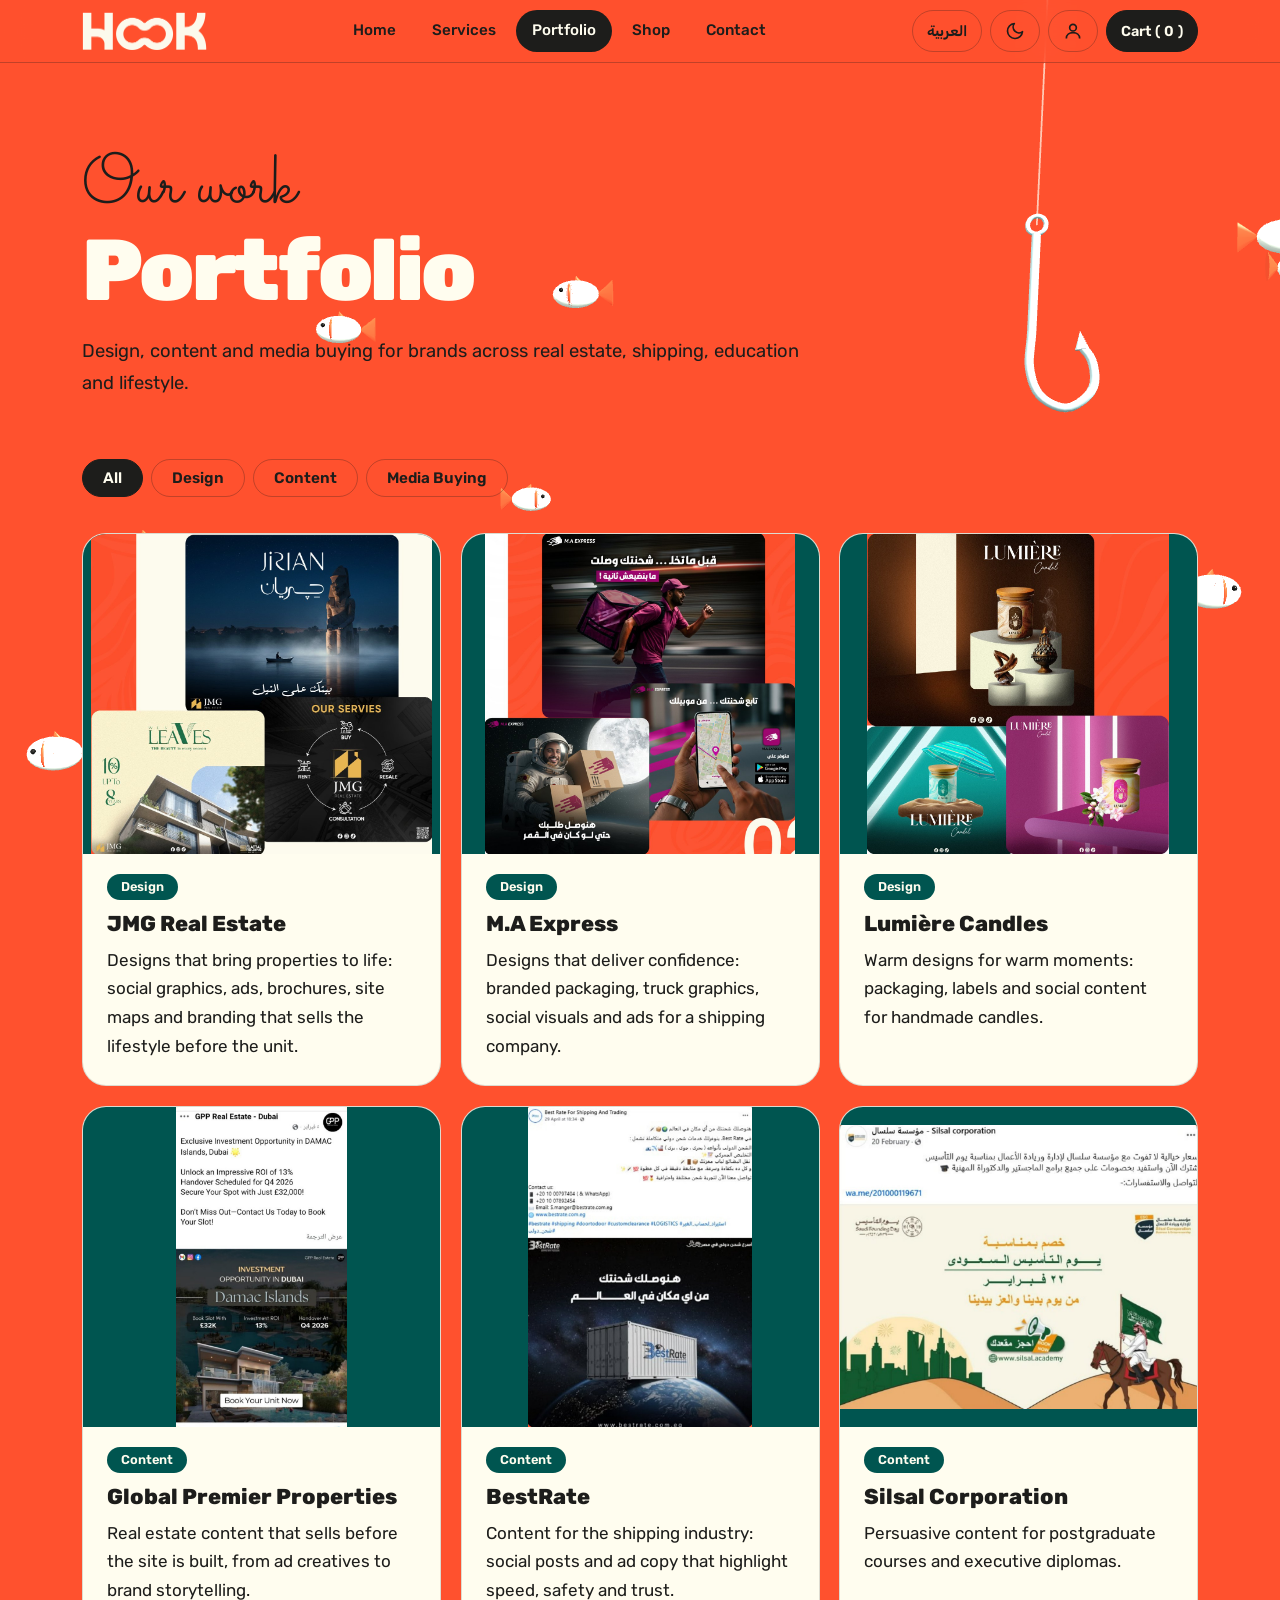
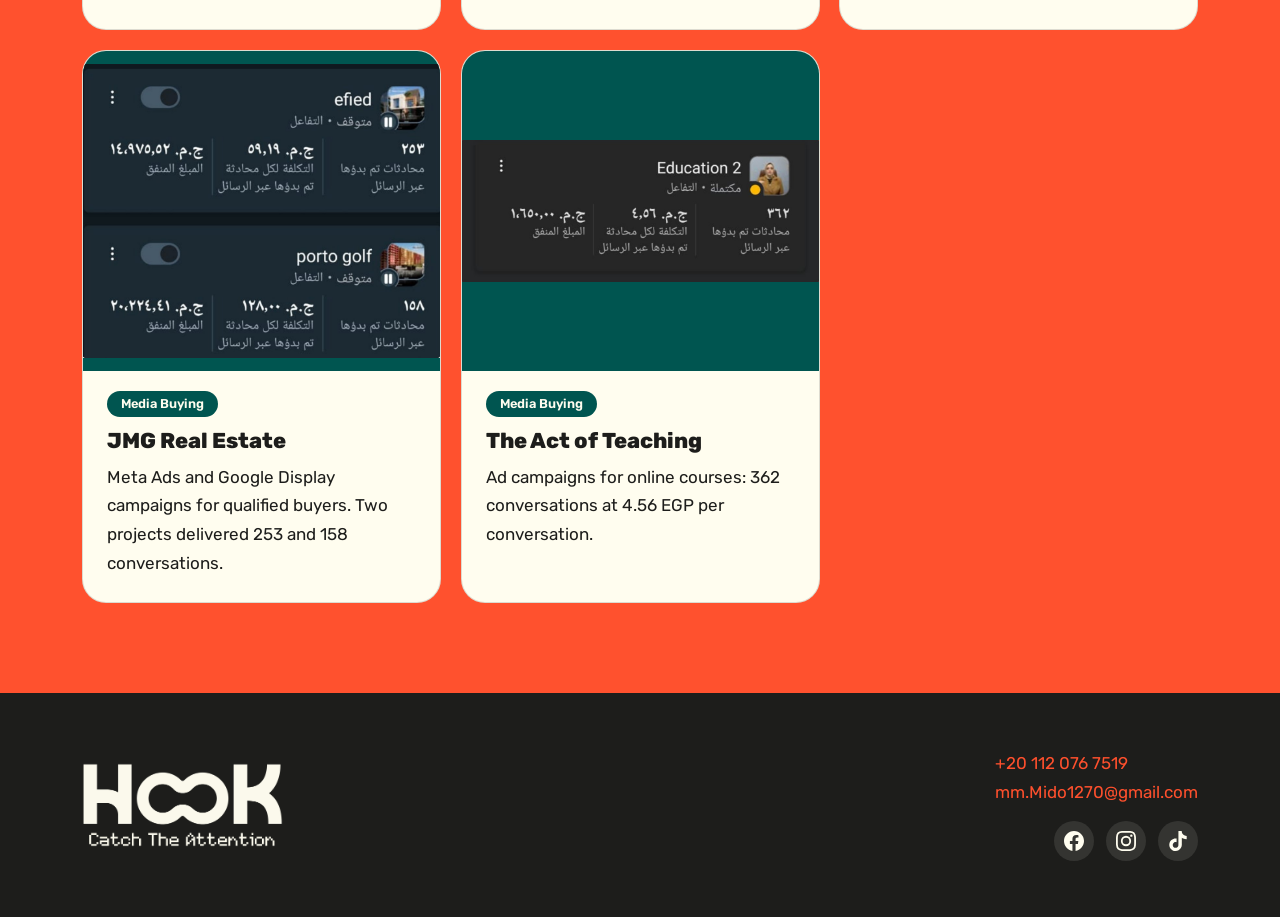
==== portfolio.html @ 925f147a "Add files via upload" ====
<!DOCTYPE html>
<html lang="en" dir="ltr"><head><meta charset="utf-8"><meta name="viewport" content="width=device-width,initial-scale=1">
<title>Portfolio | Hook</title>
<link rel="stylesheet" href="style.css"></head><body>
<main>
<section class="phero"><div class="wrap"><span class="script" data-ar="شغلنا">Our work</span><h1 data-ar="أعمالنا">Portfolio</h1>
<p data-ar="تصميم ومحتوى وشراء إعلانات لبراندات في العقارات والشحن والتعليم واللايف ستايل.">Design, content and media buying for brands across real estate, shipping, education and lifestyle.</p></div></section>
<section style="padding-top:20px"><div class="wrap">
<div class="tabs" id="tabs" role="group" aria-label="Filter"></div>
<div class="grid" id="work"></div>
</div></section>
</main><script src="config.js"></script><script src="seed.js"></script><script src="app.js"></script>
<script>
const CATS=[['all','All','الكل'],['Design','Design','تصميم'],['Content','Content','محتوى'],['Media Buying','Media Buying','شراء إعلانات']];
let cf='all';
const vio=new IntersectionObserver(es=>es.forEach(e=>{if(e.isIntersecting){vio.unobserve(e.target);trackView(e.target.dataset.id)}}),{threshold:.6});
onContent(()=>{
  $('tabs').innerHTML=CATS.map(c=>'<button data-f="'+c[0]+'" aria-pressed="'+(c[0]==cf)+'">'+t(c[1],c[2])+'</button>').join('');
  const cn=k=>t(k,(CATS.find(c=>c[0]==k)||[])[2]||k);
  $('work').innerHTML=DB.work.filter(w=>cf=='all'||w.cat==cf).map(w=>'<article class="card work" data-k="work" data-id="'+esc(w.id)+'"><a data-view="'+esc(w.id)+'"'+(w.video?' data-video="'+esc(w.video)+'"':'')+' href="'+esc(w.img)+'" target="_blank" rel="noopener" aria-label="'+esc(L(w.name))+'"><img src="'+esc(w.img)+'" alt="'+esc(L(w.name))+'" loading="lazy">'+(w.video?'<span class="play">▶</span>':'')+'</a><span class="tag">'+esc(cn(w.cat))+'</span><h3>'+esc(L(w.name))+'</h3><p>'+esc(L(w.desc))+'</p></article>').join('');
  document.querySelectorAll('#work .card').forEach(c=>vio.observe(c));
});
$('tabs').onclick=e=>{const b=e.target.closest('button');if(b){cf=b.dataset.f;runHooks()}};
</script></body></html>
---- style.css ----
:root{--o:#fe502d;--g:#005550;--c:#fffdef;--k:#1d1d1b;--r:24px;
--bg:#ff512e;--h:#fffdef;--fg:#1d1d1b;--card:#fffdef;--cfg:#1d1d1b;--acc:#1d1d1b;--accfg:#fffdef;--line:#1d1d1b45;--cline:#1d1d1b26}
[data-theme=dark]{--bg:#005550;--fg:#fffdef;--card:#0a3f3b;--cfg:#fffdef;--acc:#fe502d;--line:#fffdef45;--cline:#fffdef26}
body.deep{--fg:#fffdef;--acc:#fe502d;--line:#fffdef45}
*{box-sizing:border-box;margin:0}
html{scroll-behavior:smooth;background:var(--bg)}
body{font-family:'Rubik',system-ui,sans-serif;background:transparent;color:var(--fg);line-height:1.7;font-size:17px;transition:color .5s;overflow-x:hidden}
a{color:inherit}img{max-width:100%}
:focus-visible{outline:3px solid var(--o);outline-offset:3px}
#sea{position:fixed;inset:0;width:100%;height:100%;z-index:0;pointer-events:none}
main,footer{position:relative;z-index:1}
.wrap{max-width:1160px;margin:auto;padding:0 22px}
.script{font-family:'Sacramento',cursive;font-size:clamp(2.6rem,6vw,4.4rem);line-height:1;color:var(--acc);display:block;transition:color .5s}
[lang=ar] .script{font-family:'Aref Ruqaa',serif;font-weight:700;font-size:clamp(2rem,5vw,3.2rem)}
.pix{font-family:'Silkscreen',monospace}
h1,h2,h3{line-height:1.1;font-weight:800}
h1,h2{color:var(--h)}
[lang=ar] h1,[lang=ar] h2,[lang=ar] h3{line-height:1.35}
h1{font-size:clamp(2.6rem,7vw,5.4rem);font-weight:900;letter-spacing:-.03em}
h2{font-size:clamp(1.9rem,4.5vw,3.2rem);letter-spacing:-.02em}
[lang=ar] h1,[lang=ar] h2{letter-spacing:0}
p{max-width:62ch}
#bar{position:fixed;top:0;inset-inline:0;height:4px;background:var(--c);transform-origin:left;transform:scaleX(0);z-index:30}
[dir=rtl] #bar{transform-origin:right}
header{position:sticky;top:0;z-index:20;background:color-mix(in srgb,var(--bg) 72%,transparent);backdrop-filter:blur(14px);border-bottom:1px solid var(--line)}
nav{display:flex;align-items:center;gap:14px;padding:10px 22px;max-width:1160px;margin:auto}
.logo img{display:block;height:38px;width:auto;transition:transform .3s}
.logo:hover img{transform:scale(1.07) rotate(-2deg)}
nav ul{display:flex;gap:4px;list-style:none;padding:0;margin-inline:auto}
nav ul a{display:block;padding:8px 16px;border-radius:99px;text-decoration:none;font-weight:500;font-size:.95rem;transition:background .2s,color .2s}
nav ul a:hover{background:color-mix(in srgb,var(--fg) 12%,transparent)}
nav ul a[aria-current]{background:var(--acc);color:var(--accfg)}
.tools{display:flex;gap:8px;align-items:center}
.ibtn{height:42px;min-width:42px;padding:0 14px;border-radius:99px;border:1.5px solid var(--line);background:transparent;color:var(--fg);font:600 .9rem 'Rubik',system-ui,sans-serif;cursor:pointer;display:flex;align-items:center;justify-content:center;gap:4px;white-space:nowrap;text-decoration:none;transition:.25s}
.ibtn:hover{border-color:var(--fg);transform:translateY(-2px)}
.ibtn svg{width:20px;height:20px;fill:none;stroke:currentColor;stroke-width:2;stroke-linejoin:round;transition:transform .5s}
#theme[aria-pressed=true]{background:var(--acc);border-color:var(--acc);color:var(--accfg)}
#theme[aria-pressed=true] svg{fill:currentColor;transform:rotate(-25deg) scale(1.1)}
.cartbtn{background:var(--acc);color:var(--accfg);border-color:var(--acc)}
.btn{display:inline-block;background:var(--acc);color:var(--accfg);padding:15px 30px;border-radius:99px;text-decoration:none;font:600 1rem 'Rubik',system-ui,sans-serif;border:0;cursor:pointer;transition:background .25s,color .25s}
.btn:hover{background:var(--fg);color:var(--bg)}
.btn.ghost{background:transparent;color:var(--fg);box-shadow:inset 0 0 0 2px var(--fg)}
.btn.ghost:hover{background:var(--fg);color:var(--bg)}
.panel{background:var(--card);color:var(--cfg);border-radius:36px;padding:clamp(28px,6vw,64px);text-align:center}
.panel h2{color:var(--cfg)}
.panel .btn,.card .btn{background:var(--o);color:var(--c)}
.panel .btn:hover,.card .btn:hover{background:var(--cfg);color:var(--card)}
section{padding:90px 0}
.hero{min-height:calc(100vh - 62px);display:grid;align-items:center;padding:50px 0}
.hero .wrap{display:grid;gap:30px;grid-template-columns:1.25fr .75fr;align-items:center}
.hero p.lead{font-size:1.2rem;margin:24px 0 34px}
.hero .pix{color:var(--h);font-size:1.05rem;display:block;margin-bottom:16px;min-height:1.6em}
.btns{display:flex;gap:14px;flex-wrap:wrap;align-items:center}
.mq-wrap{overflow:hidden;background:var(--k);color:var(--c);padding:18px 0;border-block:2px solid var(--o);transform:rotate(-1.2deg);margin:20px -10px}
.mq{display:flex;gap:40px;width:max-content;animation:mq 32s linear infinite;font-family:'Silkscreen','Rubik',sans-serif;font-size:1.25rem;align-items:center}
.mq span:nth-child(even){color:var(--o)}
@keyframes mq{to{transform:translateX(-50%)}}
@keyframes mqr{to{transform:translateX(50%)}}
[dir=rtl] .mq{animation-name:mqr}
.phero{padding:90px 0 40px}
.phero p{margin-top:18px;font-size:1.15rem}
.grid{display:grid;gap:20px;grid-template-columns:repeat(auto-fit,minmax(270px,1fr));margin-top:36px}
.card{position:relative;background:var(--card);color:var(--cfg);border:1.5px solid var(--cline);border-radius:var(--r);padding:30px;transition:box-shadow .3s,border-color .3s,transform .15s;transform:perspective(800px) rotateX(var(--rx,0deg)) rotateY(var(--ry,0deg))}
.card:hover{border-color:var(--o);box-shadow:0 18px 40px -18px #000a}
.card h3{margin-bottom:10px;font-size:1.35rem}
.card.o{background:var(--o);color:var(--c);border-color:var(--o)}
.card.g{background:var(--g);color:var(--c);border-color:var(--g)}
.card .ic{width:46px;height:46px;border-radius:14px;background:var(--o);color:var(--c);display:grid;place-items:center;font-weight:800;margin-bottom:18px;transition:transform .4s}
.card:hover .ic{transform:rotate(-12deg) scale(1.12)}
.tag{display:inline-block;background:var(--g);color:var(--c);border-radius:99px;padding:2px 14px;font-size:.8rem;font-weight:600;margin-bottom:12px}
.split{display:grid;gap:40px;grid-template-columns:repeat(auto-fit,minmax(300px,1fr));align-items:center}
.stat b{display:block;font-size:3.6rem;line-height:1.1;color:var(--o);font-weight:900}
.slider{margin-top:34px}
.track{display:flex;gap:20px;overflow-x:auto;scroll-snap-type:x mandatory;scrollbar-width:none;scroll-behavior:smooth;padding:8px 4px}
.track::-webkit-scrollbar{display:none}
.slide{position:relative;flex:0 0 min(520px,86%);scroll-snap-align:start;border-radius:var(--r);overflow:hidden;background:var(--card);color:var(--cfg);border:1.5px solid var(--cline)}
.slide .im{background:var(--g);height:360px;display:block;overflow:hidden;line-height:0}
.slide .im img{width:100%;height:100%;object-fit:contain;transition:transform .6s}
.slide:hover .im img{transform:scale(1.06)}
.slide .cap{padding:18px 24px 24px}
.slide h3{font-size:1.2rem}.slide p{font-size:.95rem;margin-top:6px}
.ctl{display:flex;align-items:center;gap:10px;margin-top:22px}
.dots{display:flex;gap:8px;margin-inline:auto;flex-wrap:wrap}
.dots button{width:10px;height:10px;border-radius:99px;border:0;background:var(--line);cursor:pointer;transition:width .3s,background .3s;padding:0}
.dots button.on{width:32px;background:var(--acc)}
.cbtn{width:46px;height:46px;border-radius:50%;border:1.5px solid var(--line);background:var(--card);color:var(--cfg);cursor:pointer;display:grid;place-items:center;transition:.25s;flex:none;font-size:.9rem}
.cbtn:hover{background:var(--o);border-color:var(--o);color:var(--c);transform:scale(1.1)}
.cbtn svg{width:20px;height:20px;fill:none;stroke:currentColor;stroke-width:2.4;stroke-linecap:round;stroke-linejoin:round}
[dir=rtl] .cbtn.d svg{transform:scaleX(-1)}
.lg{display:flex;align-items:center;gap:10px;margin-top:32px}
.lg .track{flex:1}
.logo-card{position:relative;flex:0 0 190px;aspect-ratio:1/1;scroll-snap-align:start;background:#fdfbee;border-radius:var(--r);padding:18px;transition:transform .3s,box-shadow .3s}
.logo-card:hover{transform:translateY(-8px) rotate(-1.5deg);box-shadow:0 18px 30px -16px #000a}
.logo-card .lw{position:relative;width:100%;height:100%}
.logo-card img{position:absolute;inset:0;width:100%;height:100%;object-fit:contain}
.imgfail{display:grid;place-items:center;text-align:center;line-height:1.4;font-weight:700;padding:12px;min-height:200px;width:100%;height:100%;color:var(--c)}
.logo-card .imgfail{color:var(--k);min-height:0;font-size:.9rem;position:absolute;inset:0}
.tabs{display:flex;gap:8px;flex-wrap:wrap}
.tabs button{border:1.5px solid var(--line);background:transparent;color:var(--fg);border-radius:99px;padding:9px 20px;font:600 .95rem 'Rubik',system-ui,sans-serif;cursor:pointer;transition:.25s}
.tabs button:hover{border-color:var(--fg)}
.tabs button[aria-pressed=true]{background:var(--acc);border-color:var(--acc);color:var(--accfg)}
.card.work{padding:0;overflow:hidden;display:flex;flex-direction:column}
.card.work a{display:block;background:var(--g);line-height:0;overflow:hidden}
.card.work img{width:100%;height:320px;object-fit:contain;transition:transform .6s}
.card.work:hover img{transform:scale(1.06)}
.card.work .tag,.card.work h3,.card.work p{margin-inline:24px}
.card.work .tag{margin-top:20px;align-self:flex-start}
.card.work p{margin-bottom:24px}
#work.grid{grid-template-columns:repeat(auto-fit,minmax(320px,1fr))}
.price{font-size:1.7rem;font-weight:800;margin:14px 0}
.price small{font-size:.9rem;font-weight:400;opacity:.8}
ul.tick{padding:0;list-style:none;margin:10px 0}
ul.tick li:before{content:"✓ ";color:var(--o);font-weight:900}
#cart{position:fixed;top:0;inset-inline-end:0;height:100%;width:min(400px,100%);background:var(--card);color:var(--cfg);border-inline-start:2px solid var(--o);padding:24px;transform:translateX(105%);transition:transform .35s cubic-bezier(.2,.7,.2,1);z-index:40;overflow:auto}
#cart h2{color:var(--cfg);font-size:1.8rem}
[dir=rtl] #cart{transform:translateX(-105%)}
#cart.open{transform:none}
#cart li{display:flex;justify-content:space-between;gap:10px;padding:10px 0;border-bottom:1px solid var(--cline);list-style:none}
#cart ul{padding:0}
#cart .x{background:none;border:0;font-size:1.5rem;cursor:pointer;color:var(--cfg)}
form{display:grid;gap:14px;max-width:560px}
input,textarea,select{font:inherit;padding:13px 18px;border:1.5px solid var(--cline);border-radius:16px;background:var(--card);color:var(--cfg);width:100%}
input:focus,textarea:focus,select:focus{border-color:var(--o);outline:0}
label{font-weight:600;display:grid;gap:6px}
footer{background:var(--k);color:var(--c);padding:56px 0}
footer .wrap{display:flex;justify-content:space-between;gap:24px;flex-wrap:wrap;align-items:center}
footer a{color:var(--o);text-decoration:none}
.flogo{height:84px;width:auto}
.reveal{opacity:0;transform:translateY(46px) scale(.97);transition:opacity .8s cubic-bezier(.2,.7,.2,1) var(--d,0s),transform .8s cubic-bezier(.2,.7,.2,1) var(--d,0s)}
.reveal.in{opacity:1;transform:none}
.w{display:inline-block;overflow:hidden;vertical-align:bottom;padding-bottom:.14em;margin-bottom:-.14em}
.w>span{display:inline-block;transform:translateY(118%) rotate(4deg);animation:up .9s cubic-bezier(.2,.8,.2,1) forwards;animation-delay:calc(var(--i)*.09s + .1s)}
@keyframes up{to{transform:none}}
.pix.typing:after{content:"_";animation:blink 1s steps(1) infinite}
@keyframes blink{50%{opacity:0}}
@keyframes fadein{from{opacity:0}}
body{animation:fadein .5s}
.msg{margin-top:10px;font-weight:600}
.msg.err{color:#b3200a}
/* admin */
.abar{position:fixed;bottom:16px;left:50%;transform:translateX(-50%);z-index:50;display:flex;gap:6px;align-items:center;background:var(--k);color:var(--c);padding:8px 10px;border-radius:99px;box-shadow:0 10px 30px #0007;max-width:96vw;flex-wrap:wrap;justify-content:center}
.abar b{padding:0 10px;font-size:.85rem;color:var(--o)}
.abar button,.abar a{background:#fffdef1f;color:var(--c);border:0;border-radius:99px;padding:8px 14px;font:600 .85rem 'Rubik',system-ui,sans-serif;cursor:pointer;text-decoration:none}
.abar button:hover,.abar a:hover{background:var(--o)}
.edit{position:absolute;top:10px;inset-inline-end:10px;z-index:5;width:34px;height:34px;border-radius:50%;border:0;background:var(--k);color:var(--c);cursor:pointer;font-size:1rem;box-shadow:0 4px 12px #0006}
.edit:hover{background:var(--o)}
.edit.inl{position:static;display:inline-grid;place-items:center;margin-inline-start:8px;vertical-align:middle}
dialog{border:0;border-radius:24px;padding:26px;width:min(560px,94vw);background:var(--card);color:var(--cfg);box-shadow:0 30px 80px #000a;max-height:92vh;overflow:auto}
dialog::backdrop{background:#000a}
dialog h3{margin-bottom:14px;font-size:1.4rem}
dialog form{max-width:none}
dialog .row{display:flex;gap:10px;margin-top:6px;flex-wrap:wrap}
dialog .btn.del{background:#b3200a;margin-inline-start:auto}
.kpis{display:grid;gap:16px;grid-template-columns:repeat(auto-fit,minmax(180px,1fr));margin-top:30px}
.kpi b{display:block;font-size:2.4rem;line-height:1.2;color:var(--o);font-weight:900}
.cols{display:grid;gap:20px;grid-template-columns:repeat(auto-fit,minmax(340px,1fr));margin-top:20px}
.bars{display:grid;gap:10px;margin-top:12px}
.bar{display:grid;grid-template-columns:130px 1fr 60px;gap:10px;align-items:center;font-size:.9rem}
.bar i{display:block;height:12px;border-radius:99px;background:var(--o);min-width:3px}
.days{display:flex;gap:6px;align-items:flex-end;height:140px;margin-top:14px}
.days div{flex:1;background:var(--o);border-radius:6px 6px 0 0;min-height:3px;position:relative}
.days div span{position:absolute;bottom:100%;left:50%;transform:translateX(-50%);font-size:.7rem}
table{width:100%;border-collapse:collapse;font-size:.9rem;margin-top:10px}
th,td{padding:8px 10px;text-align:start;border-bottom:1px solid var(--cline)}
.scroll{overflow-x:auto}
@media(max-width:860px){.hero .wrap{grid-template-columns:1fr}nav{flex-wrap:wrap}nav ul{order:3;width:100%;overflow-x:auto;margin:0}.tools{margin-inline-start:auto}.bar{grid-template-columns:90px 1fr 50px}}
@media(prefers-reduced-motion:reduce){*{animation:none!important;transition:none!important}.reveal{opacity:1;transform:none}.w>span{transform:none}}
@media(max-width:600px){.lg{flex-wrap:wrap;justify-content:center}.lg .track{order:-1;flex:1 1 100%}.logo-card{flex-basis:150px;padding:14px}}
/* account menu, bell, settings */
.acm{display:flex;gap:8px;align-items:center}
.bellwrap{position:relative}
.menu{position:absolute;top:calc(100% + 10px);inset-inline-end:0;width:min(330px,92vw);background:var(--card);color:var(--cfg);border:1.5px solid var(--cline);border-radius:20px;box-shadow:0 20px 50px -10px #000a;padding:10px;z-index:60;max-height:70vh;overflow:auto}
.menu[hidden],.bdg[hidden]{display:none}
.menu a:not(.nit),.menu .mi{display:flex;width:100%;padding:10px 12px;border-radius:12px;text-decoration:none;color:inherit;background:none;border:0;font:500 .95rem 'Rubik',system-ui,sans-serif;cursor:pointer;text-align:start}
.menu a:not(.nit):hover,.menu .mi:hover,.nit:hover{background:color-mix(in srgb,var(--cfg) 10%,transparent)}
.menu .who{padding:10px 12px;border-bottom:1px solid var(--cline);margin-bottom:6px}.menu .who b{display:block}.menu .who small{opacity:.7;word-break:break-all}
.ibtn.av-b{padding:0;width:42px;overflow:hidden}.ibtn.av-b img{width:100%;height:100%;object-fit:cover;display:block}
.bdg{position:absolute;top:-5px;inset-inline-end:-5px;background:var(--o);color:#fff;border-radius:99px;min-width:20px;height:20px;font-size:.72rem;display:grid;place-items:center;padding:0 5px;font-weight:700;pointer-events:none}
.nit{display:block;padding:10px 12px;border-radius:12px;text-decoration:none;color:inherit}.nit.un{background:color-mix(in srgb,var(--o) 16%,transparent)}
.nit b{display:block;font-size:.95rem}.nit span{display:block;font-size:.85rem;opacity:.85;white-space:pre-wrap}.nit small{opacity:.6;font-size:.75rem}
.set{display:grid;gap:20px;max-width:760px}
.prow{display:flex;gap:20px;align-items:center;flex-wrap:wrap;margin:14px 0}
.avbig{width:96px;height:96px;border-radius:50%;overflow:hidden;background:var(--g);display:grid;place-items:center;color:var(--c);font-size:2.2rem;font-weight:800;flex:none}.avbig img{width:100%;height:100%;object-fit:cover}
.sw{display:flex;align-items:center;justify-content:space-between;gap:16px;padding:14px 0;border-top:1px solid var(--cline);margin-top:14px}
.sw input.tg{width:50px;height:28px;padding:0;border:0;appearance:none;-webkit-appearance:none;border-radius:99px;background:var(--cline);position:relative;cursor:pointer;flex:none;transition:background .25s}
.sw input.tg:after{content:"";position:absolute;top:3px;inset-inline-start:3px;width:22px;height:22px;border-radius:50%;background:#fff;transition:inset-inline-start .25s}
.sw input.tg:checked{background:var(--o)}.sw input.tg:checked:after{inset-inline-start:25px}
.thread{border-top:1px solid var(--cline);padding:14px 0}
.bub{padding:10px 14px;border-radius:14px;margin-top:8px;max-width:92%;white-space:pre-wrap;background:color-mix(in srgb,var(--cfg) 8%,transparent)}
.bub.sup{background:var(--o);color:#fff;margin-inline-start:auto}
.badge{display:inline-block;padding:1px 10px;border-radius:99px;font-size:.75rem;font-weight:700;background:var(--g);color:var(--c)}
.msg:empty{display:none}.msg.ok{color:var(--g)}
body.textedit [data-ar]{outline:2px dashed var(--o);outline-offset:3px;cursor:text}
@media(max-width:860px){.acm{gap:6px}.menu{inset-inline-end:-60px}}
/* password eye, remember me, Google button */
.pw{position:relative;display:block}.pw input{padding-inline-end:50px}
.eye{position:absolute;inset-inline-end:8px;top:50%;transform:translateY(-50%);width:34px;height:34px;border:0;background:none;color:var(--cfg);cursor:pointer;display:grid;place-items:center;border-radius:50%;opacity:.7;padding:0}
.eye:hover{opacity:1;background:color-mix(in srgb,var(--cfg) 10%,transparent)}
.eye svg{width:20px;height:20px;fill:none;stroke:currentColor;stroke-width:2;stroke-linecap:round;stroke-linejoin:round}
label.chk{display:flex;align-items:center;gap:10px;font-weight:500}
.chk input{width:20px;height:20px;padding:0;accent-color:var(--o);flex:none}
.gwrap{display:flex;justify-content:center;min-height:44px}
.or{display:flex;align-items:center;gap:12px;opacity:.7;font-size:.9rem}.or:before,.or:after{content:"";flex:1;height:1px;background:var(--cline)}
/* footer social icons */
footer .fr{display:grid;gap:14px;justify-items:end}
.soc{position:relative;display:flex;gap:12px;min-height:40px;align-items:center}
.soc a{width:40px;height:40px;border-radius:50%;display:grid;place-items:center;background:#fffdef1a;color:var(--c);transition:.25s}
.soc a:hover{background:var(--o);transform:translateY(-3px)}
.soc svg{width:20px;height:20px;fill:currentColor}
.soc .edit{inset-inline-end:-44px;top:3px}
/* video */
.slide .im,.card.work a{position:relative}
.play{position:absolute;inset:0;margin:auto;width:64px;height:64px;border-radius:50%;background:#000a;color:#fff;display:grid;place-items:center;font-size:1.6rem;line-height:1;padding-inline-start:4px;transition:.25s;pointer-events:none}
.im:hover .play,.card.work a:hover .play{background:var(--o);transform:scale(1.12)}
dialog.vd{padding:0;background:#000;width:min(920px,96vw);border-radius:20px;overflow:hidden}
dialog.vd #vbox{aspect-ratio:16/9;width:100%}
dialog.vd iframe,dialog.vd video{width:100%;height:100%;border:0;display:block;background:#000}
.vx{position:absolute;top:8px;inset-inline-end:8px;z-index:3;width:38px;height:38px;border-radius:50%;border:0;background:#000b;color:#fff;font-size:1.4rem;cursor:pointer}
body.textedit img[data-o]{outline:2px dashed var(--o);outline-offset:3px;cursor:pointer}
.abar button.on{background:var(--o)}
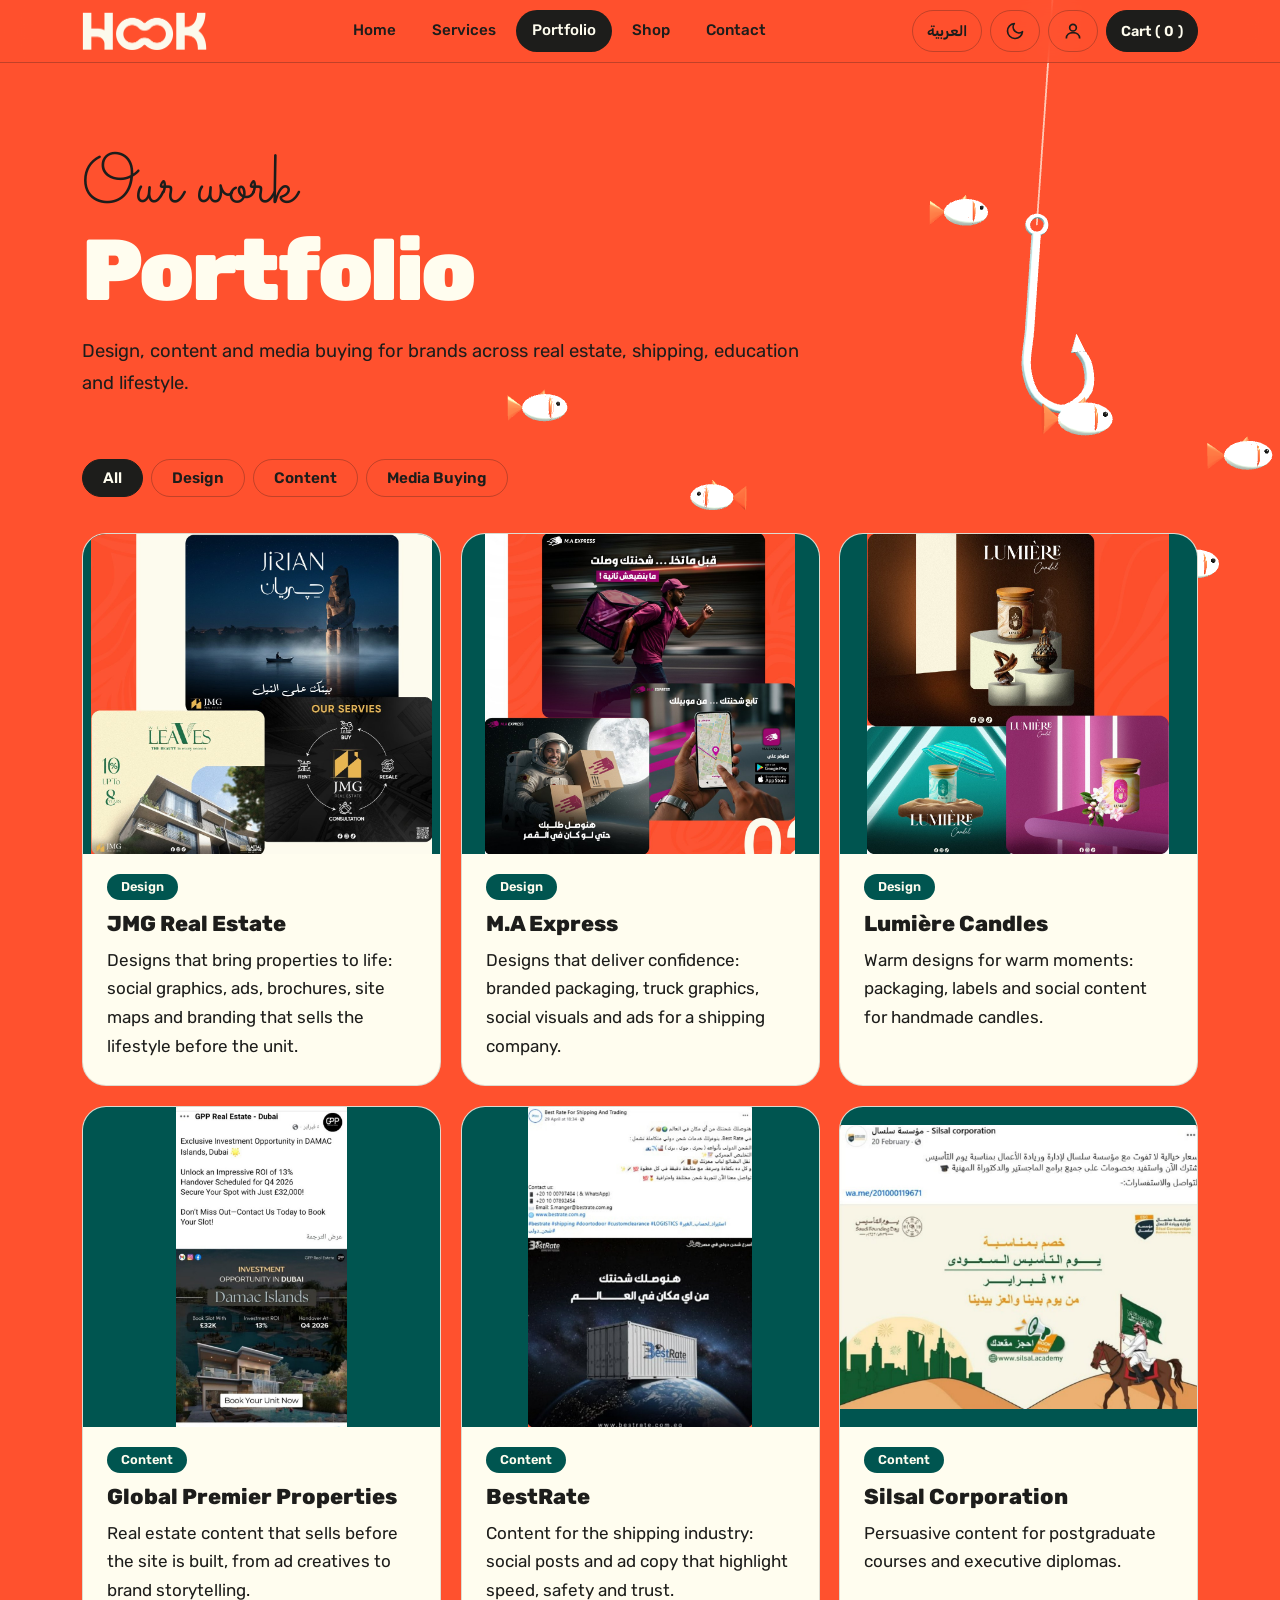
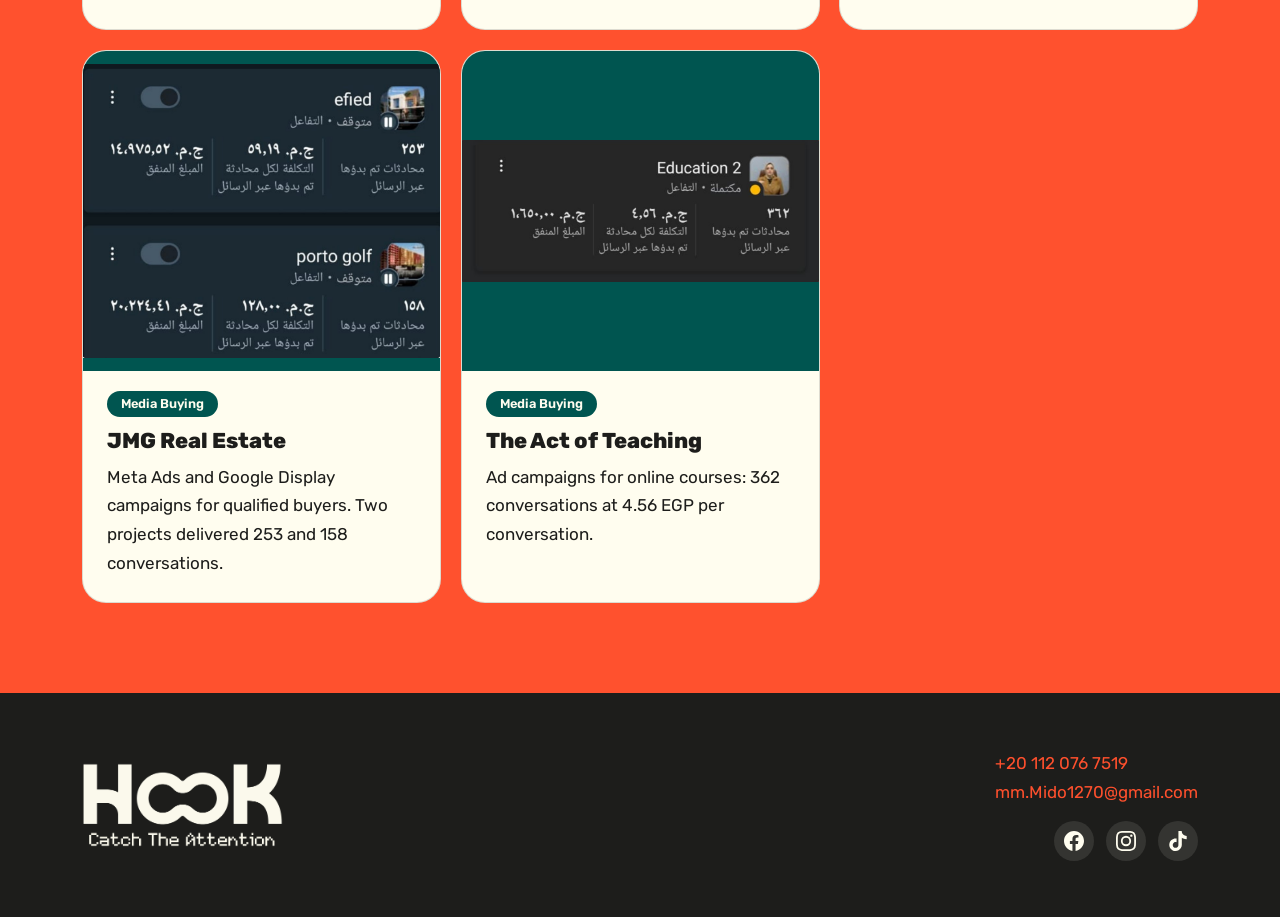
==== commit d645b254: "Add files via upload" ====
--- a/portfolio.html
+++ b/portfolio.html
@@ -17,7 +17,7 @@
 onContent(()=>{
   $('tabs').innerHTML=CATS.map(c=>'<button data-f="'+c[0]+'" aria-pressed="'+(c[0]==cf)+'">'+t(c[1],c[2])+'</button>').join('');
   const cn=k=>t(k,(CATS.find(c=>c[0]==k)||[])[2]||k);
-  $('work').innerHTML=DB.work.filter(w=>cf=='all'||w.cat==cf).map(w=>'<article class="card work" data-k="work" data-id="'+esc(w.id)+'"><a data-view="'+esc(w.id)+'"'+(w.video?' data-video="'+esc(w.video)+'"':'')+' href="'+esc(w.img)+'" target="_blank" rel="noopener" aria-label="'+esc(L(w.name))+'"><img src="'+esc(w.img)+'" alt="'+esc(L(w.name))+'" loading="lazy">'+(w.video?'<span class="play">▶</span>':'')+'</a><span class="tag">'+esc(cn(w.cat))+'</span><h3>'+esc(L(w.name))+'</h3><p>'+esc(L(w.desc))+'</p></article>').join('');
+  $('work').innerHTML=DB.work.filter(w=>cf=='all'||w.cat==cf).map(w=>'<article class="card work" data-k="work" data-id="'+esc(w.id)+'"><a data-view="'+esc(w.id)+'"'+(w.video?' data-video="'+esc(w.video)+'"':'')+' href="'+esc(w.img)+'" target="_blank" rel="noopener" aria-label="'+esc(L(w.name))+'"><img src="'+esc(w.img)+'" alt="'+esc(L(w.name))+'" loading="lazy">'+(w.video?'<span class="vplay">▶</span>':'')+'</a><span class="tag">'+esc(cn(w.cat))+'</span><h3>'+esc(L(w.name))+'</h3><p>'+esc(L(w.desc))+'</p></article>').join('');
   document.querySelectorAll('#work .card').forEach(c=>vio.observe(c));
 });
 $('tabs').onclick=e=>{const b=e.target.closest('button');if(b){cf=b.dataset.f;runHooks()}};
--- a/style.css
+++ b/style.css
@@ -210,8 +210,8 @@
 .soc .edit{inset-inline-end:-44px;top:3px}
 /* video */
 .slide .im,.card.work a{position:relative}
-.play{position:absolute;inset:0;margin:auto;width:64px;height:64px;border-radius:50%;background:#000a;color:#fff;display:grid;place-items:center;font-size:1.6rem;line-height:1;padding-inline-start:4px;transition:.25s;pointer-events:none}
-.im:hover .play,.card.work a:hover .play{background:var(--o);transform:scale(1.12)}
+.vplay{position:absolute;inset:0;margin:auto;width:64px;height:64px;border-radius:50%;background:#000a;color:#fff;display:grid;place-items:center;font-size:1.6rem;line-height:1;padding-inline-start:4px;transition:.25s;pointer-events:none}
+.im:hover .vplay,.card.work a:hover .vplay{background:var(--o);transform:scale(1.12)}
 dialog.vd{padding:0;background:#000;width:min(920px,96vw);border-radius:20px;overflow:hidden}
 dialog.vd #vbox{aspect-ratio:16/9;width:100%}
 dialog.vd iframe,dialog.vd video{width:100%;height:100%;border:0;display:block;background:#000}
